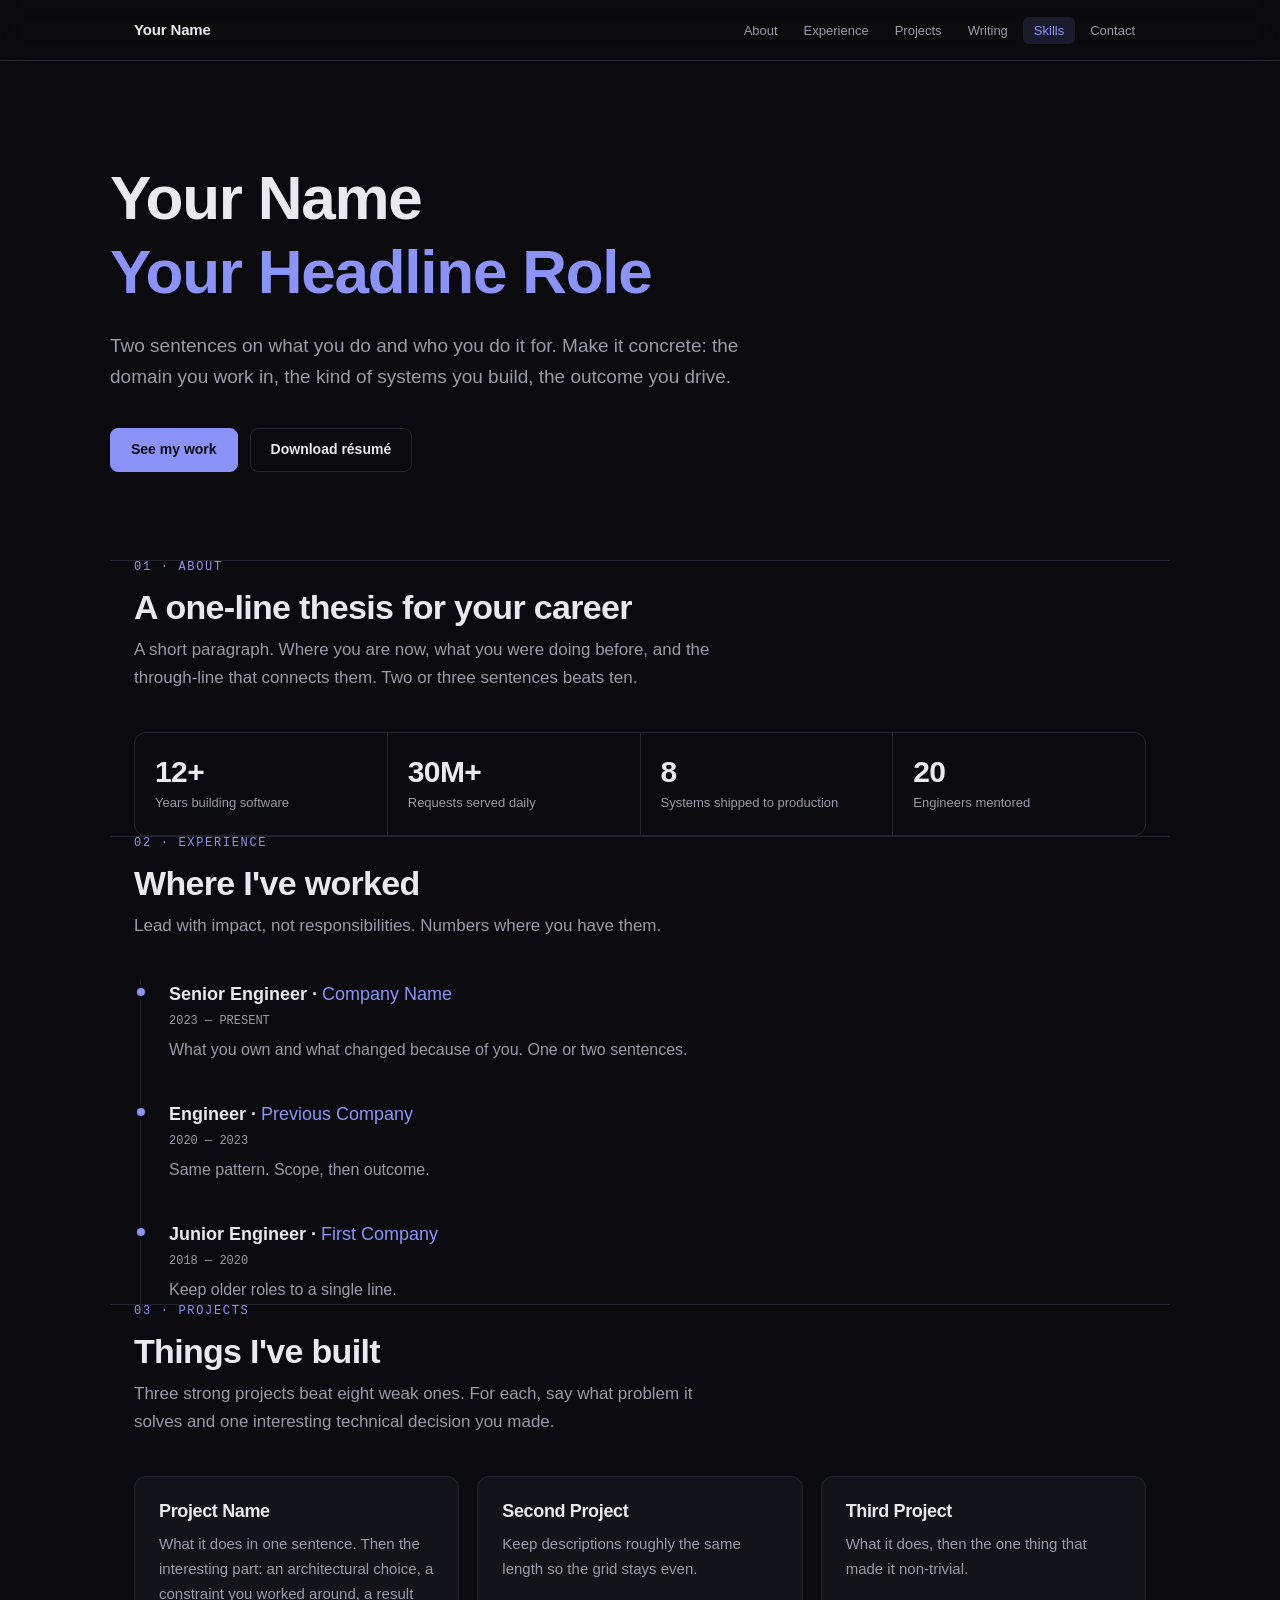
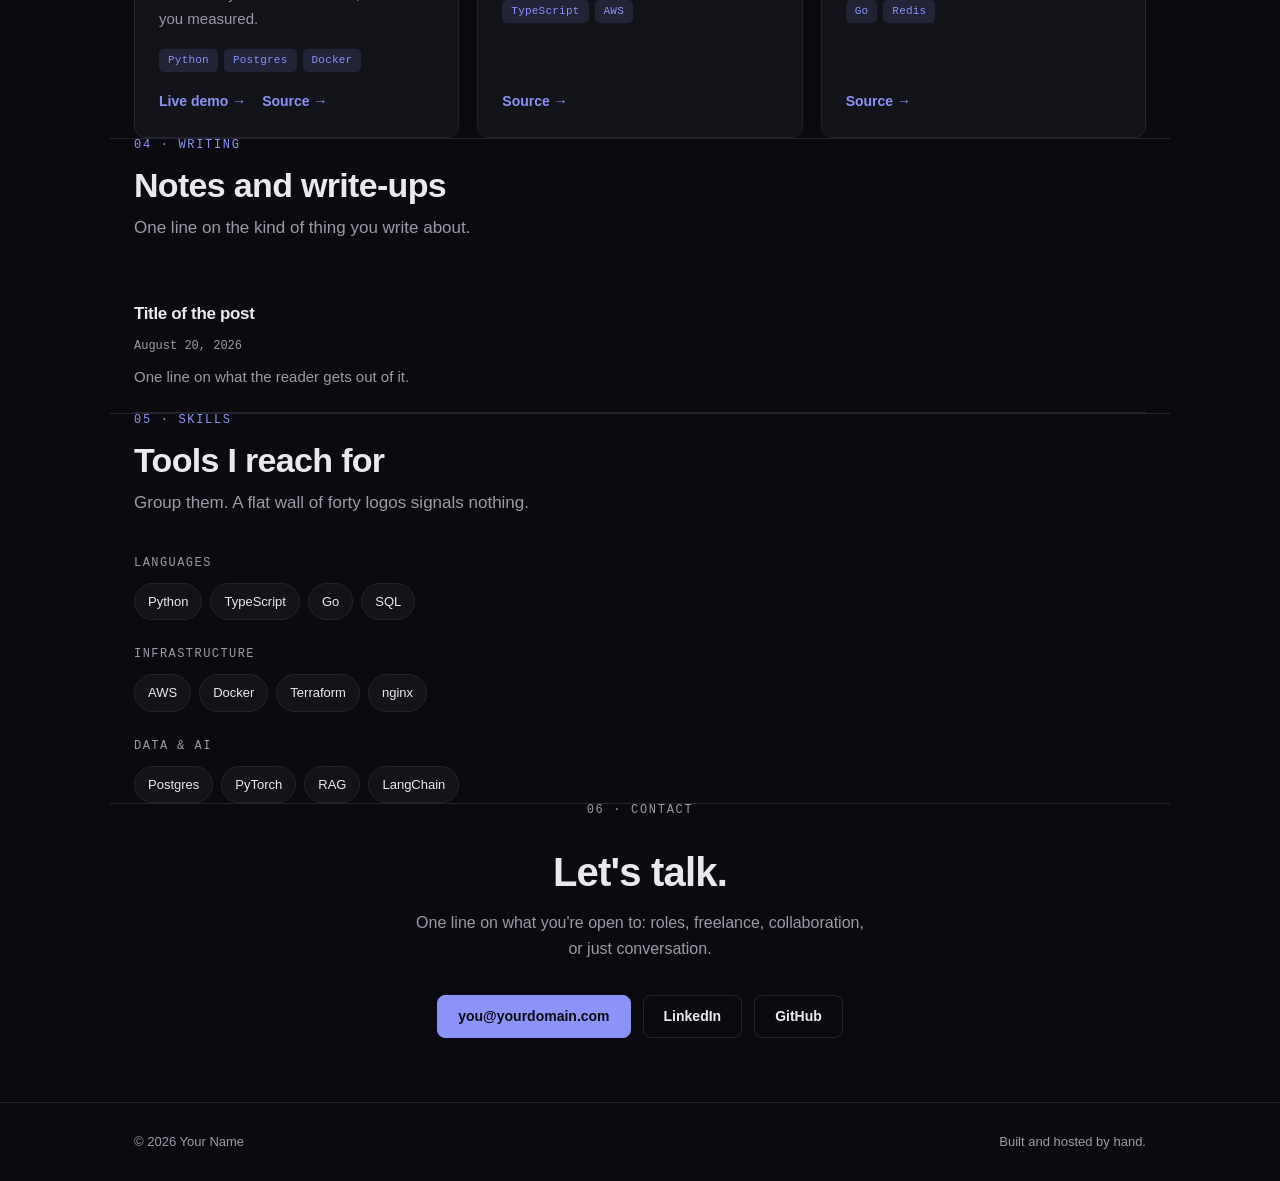
==== index.html @ 77cb0556 "Add files via upload" ====
<!DOCTYPE html>
<html lang="en">
<head>
<meta charset="utf-8">
<meta name="viewport" content="width=device-width, initial-scale=1">

<!-- EDIT: title is what shows in the browser tab and as the search result headline -->
<title>Your Name — Your Headline Role</title>
<meta name="description" content="One sentence on who you are and what you build. This is the snippet search engines show.">
<meta name="author" content="Your Name">
<link rel="canonical" href="https://yourdomain.com/">

<!-- EDIT: controls the preview card when the link is shared -->
<meta property="og:type" content="website">
<meta property="og:title" content="Your Name — Your Headline Role">
<meta property="og:description" content="One sentence on who you are and what you build.">
<meta property="og:url" content="https://yourdomain.com/">
<meta property="og:image" content="https://yourdomain.com/assets/img/og.png">
<meta name="twitter:card" content="summary_large_image">

<link rel="icon" href="/assets/img/favicon.svg" type="image/svg+xml">
<link rel="stylesheet" href="/assets/css/styles.css">
</head>
<body>
<a class="skip" href="#main">Skip to content</a>

<nav class="nav" aria-label="Section navigation">
  <div class="wrap">
    <strong>Your Name</strong>
    <ul>
      <li><a href="#about">About</a></li>
      <li><a href="#experience">Experience</a></li>
      <li><a href="#projects">Projects</a></li>
      <li><a href="#writing">Writing</a></li>
      <li><a href="#skills">Skills</a></li>
      <li><a href="#contact">Contact</a></li>
    </ul>
  </div>
</nav>

<main id="main">

  <!-- ==================== HERO ==================== -->
  <header class="hero wrap">
    <h1>Your Name<br><span>Your Headline Role</span></h1>
    <p>
      Two sentences on what you do and who you do it for. Make it concrete: the
      domain you work in, the kind of systems you build, the outcome you drive.
    </p>
    <div class="cta">
      <a class="btn btn-primary" href="#projects">See my work</a>
      <a class="btn btn-ghost" href="/assets/resume.pdf">Download r&eacute;sum&eacute;</a>
    </div>
  </header>

  <!-- ==================== 01 ABOUT ==================== -->
  <section id="about" class="wrap reveal">
    <p class="eyebrow">01 &middot; About</p>
    <h2 class="h2">A one-line thesis for your career</h2>
    <p class="lede">
      A short paragraph. Where you are now, what you were doing before, and the
      through-line that connects them. Two or three sentences beats ten.
    </p>

    <dl class="stats">
      <div><dt>12+</dt><dd>Years building software</dd></div>
      <div><dt>30M+</dt><dd>Requests served daily</dd></div>
      <div><dt>8</dt><dd>Systems shipped to production</dd></div>
      <div><dt>20</dt><dd>Engineers mentored</dd></div>
    </dl>
  </section>

  <!-- ==================== 02 EXPERIENCE ==================== -->
  <section id="experience" class="wrap reveal">
    <p class="eyebrow">02 &middot; Experience</p>
    <h2 class="h2">Where I've worked</h2>
    <p class="lede">Lead with impact, not responsibilities. Numbers where you have them.</p>

    <ol class="timeline">
      <li>
        <p class="role">Senior Engineer &middot; <span class="org">Company Name</span></p>
        <p class="when">2023 &mdash; PRESENT</p>
        <p>What you own and what changed because of you. One or two sentences.</p>
      </li>
      <li>
        <p class="role">Engineer &middot; <span class="org">Previous Company</span></p>
        <p class="when">2020 &mdash; 2023</p>
        <p>Same pattern. Scope, then outcome.</p>
      </li>
      <li>
        <p class="role">Junior Engineer &middot; <span class="org">First Company</span></p>
        <p class="when">2018 &mdash; 2020</p>
        <p>Keep older roles to a single line.</p>
      </li>
    </ol>
  </section>

  <!-- ==================== 03 PROJECTS ==================== -->
  <section id="projects" class="wrap reveal">
    <p class="eyebrow">03 &middot; Projects</p>
    <h2 class="h2">Things I've built</h2>
    <p class="lede">
      Three strong projects beat eight weak ones. For each, say what problem it
      solves and one interesting technical decision you made.
    </p>

    <div class="cards">
      <!-- Duplicate one <article class="card"> block per project -->
      <article class="card">
        <h3>Project Name</h3>
        <p>
          What it does in one sentence. Then the interesting part: an architectural
          choice, a constraint you worked around, a result you measured.
        </p>
        <div class="tags">
          <span class="tag">Python</span>
          <span class="tag">Postgres</span>
          <span class="tag">Docker</span>
        </div>
        <div class="links">
          <a href="https://example.com">Live demo</a>
          <a href="https://github.com/you/repo">Source</a>
        </div>
      </article>

      <article class="card">
        <h3>Second Project</h3>
        <p>Keep descriptions roughly the same length so the grid stays even.</p>
        <div class="tags">
          <span class="tag">TypeScript</span>
          <span class="tag">AWS</span>
        </div>
        <div class="links">
          <a href="https://github.com/you/repo">Source</a>
        </div>
      </article>

      <article class="card">
        <h3>Third Project</h3>
        <p>What it does, then the one thing that made it non-trivial.</p>
        <div class="tags">
          <span class="tag">Go</span>
          <span class="tag">Redis</span>
        </div>
        <div class="links">
          <a href="https://github.com/you/repo">Source</a>
        </div>
      </article>
    </div>
  </section>

  <!-- ==================== 04 WRITING ==================== -->
  <!-- Delete this whole section if you don't write. An empty blog reads worse than no blog. -->
  <section id="writing" class="wrap reveal">
    <p class="eyebrow">04 &middot; Writing</p>
    <h2 class="h2">Notes and write-ups</h2>
    <p class="lede">One line on the kind of thing you write about.</p>

    <ul class="posts">
      <!-- One <li> per post. Copy posts/first-post.html as the template for
           each new article, then add a matching entry here. -->
      <li>
        <a href="/posts/first-post.html">
          <h3>Title of the post</h3>
          <time datetime="2026-08-20">August 20, 2026</time>
          <p>One line on what the reader gets out of it.</p>
        </a>
      </li>
    </ul>
  </section>

  <!-- ==================== 05 SKILLS ==================== -->
  <section id="skills" class="wrap reveal">
    <p class="eyebrow">05 &middot; Skills</p>
    <h2 class="h2">Tools I reach for</h2>
    <p class="lede">Group them. A flat wall of forty logos signals nothing.</p>

    <div class="group">
      <h3>Languages</h3>
      <ul class="chips">
        <li class="chip">Python</li>
        <li class="chip">TypeScript</li>
        <li class="chip">Go</li>
        <li class="chip">SQL</li>
      </ul>
    </div>

    <div class="group">
      <h3>Infrastructure</h3>
      <ul class="chips">
        <li class="chip">AWS</li>
        <li class="chip">Docker</li>
        <li class="chip">Terraform</li>
        <li class="chip">nginx</li>
      </ul>
    </div>

    <div class="group">
      <h3>Data &amp; AI</h3>
      <ul class="chips">
        <li class="chip">Postgres</li>
        <li class="chip">PyTorch</li>
        <li class="chip">RAG</li>
        <li class="chip">LangChain</li>
      </ul>
    </div>
  </section>

  <!-- ==================== 06 CONTACT ==================== -->
  <section id="contact" class="wrap contact reveal">
    <p class="eyebrow">06 &middot; Contact</p>
    <h2>Let's talk.</h2>
    <p>One line on what you're open to: roles, freelance, collaboration, or just conversation.</p>
    <div class="cta cta-center">
      <a class="btn btn-primary" href="mailto:you@yourdomain.com">you@yourdomain.com</a>
      <a class="btn btn-ghost" href="https://linkedin.com/in/you" rel="me noopener" target="_blank">LinkedIn</a>
      <a class="btn btn-ghost" href="https://github.com/you" rel="me noopener" target="_blank">GitHub</a>
    </div>
  </section>

</main>

<footer>
  <div class="wrap">
    <span>&copy; <span id="yr">2026</span> Your Name</span>
    <span>Built and hosted by hand.</span>
  </div>
</footer>

<script src="/assets/js/main.js" defer></script>
</body>
</html>
---- assets/css/styles.css ----
/* ==========================================================================
   Portfolio stylesheet
   Single dark theme. Edit the custom properties below to restyle the whole
   site: colours, max content width, and type stack all live in one place.
   ========================================================================== */

:root {
  --bg: #0b0b0f;
  --elev: #13131a;
  --line: #242430;
  --line-hover: #3a3a4d;
  --text: #e9e9ef;
  --muted: #9a9aa8;
  --accent: #8b93f8;
  --accent-bright: #a3a9fa;
  --accent-soft: rgba(139, 147, 248, .12);

  --max: 1060px;
  --gutter: 24px;
  --nav-h: 60px;

  --sans: ui-sans-serif, -apple-system, BlinkMacSystemFont, "Segoe UI", Roboto,
          Helvetica, Arial, sans-serif;
  --mono: ui-monospace, SFMono-Regular, "SF Mono", Menlo, Consolas, monospace;
}

/* --------------------------------------------------------------- reset --- */

*, *::before, *::after { box-sizing: border-box; }

html {
  scroll-behavior: smooth;
  -webkit-text-size-adjust: 100%;
}

body {
  margin: 0;
  background: var(--bg);
  color: var(--text);
  font: 400 16px/1.65 var(--sans);
  -webkit-font-smoothing: antialiased;
  text-rendering: optimizeLegibility;
}

h1, h2, h3 { margin: 0; line-height: 1.2; letter-spacing: -.02em; }
p { margin: 0; }
a { color: inherit; }
ul, ol { margin: 0; padding: 0; list-style: none; }
dl, dd { margin: 0; }
img { max-width: 100%; height: auto; display: block; }

/* ----------------------------------------------------------- utilities --- */

.wrap {
  max-width: var(--max);
  margin: 0 auto;
  padding: 0 var(--gutter);
}

/* Keyboard-only shortcut past the nav. Visible on focus. */
.skip {
  position: absolute;
  left: -9999px;
  top: 0;
  z-index: 100;
  padding: 12px 18px;
  background: var(--accent);
  color: #0b0b0f;
  font-weight: 600;
  text-decoration: none;
  border-radius: 0 0 6px 0;
}
.skip:focus { left: 8px; top: 8px; }

:focus-visible {
  outline: 2px solid var(--accent);
  outline-offset: 3px;
  border-radius: 3px;
}

/* ----------------------------------------------------------------- nav --- */

.nav {
  position: sticky;
  top: 0;
  z-index: 50;
  background: rgba(11, 11, 15, .82);
  backdrop-filter: blur(12px);
  -webkit-backdrop-filter: blur(12px);
  border-bottom: 1px solid var(--line);
}

.nav .wrap {
  display: flex;
  align-items: center;
  gap: 24px;
  height: var(--nav-h);
}

.nav strong {
  font-size: 15px;
  letter-spacing: -.01em;
  white-space: nowrap;
}

/* Scrolls horizontally on narrow screens instead of collapsing to a menu,
   which keeps every section one tap away with no JS toggle. */
.nav ul {
  display: flex;
  gap: 4px;
  margin-left: auto;
  overflow-x: auto;
  scrollbar-width: none;
}
.nav ul::-webkit-scrollbar { display: none; }

.nav a {
  display: block;
  padding: 7px 11px;
  border-radius: 6px;
  color: var(--muted);
  font: 500 13px/1 var(--sans);
  text-decoration: none;
  white-space: nowrap;
  transition: color .15s, background .15s;
}
.nav a:hover { color: var(--text); background: var(--elev); }
.nav a[aria-current="true"] { color: var(--accent); background: var(--accent-soft); }

/* ------------------------------------------------------------ sections --- */

section {
  padding: 88px 0;
  border-top: 1px solid var(--line);
  scroll-margin-top: var(--nav-h);
}

.eyebrow {
  margin-bottom: 14px;
  color: var(--accent);
  font: 500 12px/1 var(--mono);
  letter-spacing: .14em;
  text-transform: uppercase;
}

.h2 {
  margin-bottom: 8px;
  font-size: clamp(24px, 3.4vw, 34px);
}

.lede {
  max-width: 62ch;
  margin: 0 0 40px;
  color: var(--muted);
  font-size: 17px;
}

/* ---------------------------------------------------------------- hero --- */

.hero { padding: 100px 0 88px; }

.hero h1 {
  margin-bottom: 20px;
  font-size: clamp(34px, 6.4vw, 62px);
}
.hero h1 span { color: var(--accent); }

.hero p {
  max-width: 60ch;
  margin-bottom: 36px;
  color: var(--muted);
  font-size: clamp(17px, 2vw, 19px);
}

.cta { display: flex; flex-wrap: wrap; gap: 12px; }
.cta-center { justify-content: center; }

.btn {
  display: inline-block;
  padding: 11px 20px;
  border: 1px solid var(--line);
  border-radius: 8px;
  font: 600 14px/1.4 var(--sans);
  text-decoration: none;
  transition: border-color .15s, background .15s, color .15s;
}
.btn-primary {
  background: var(--accent);
  border-color: var(--accent);
  color: #0b0b0f;
}
.btn-primary:hover { background: var(--accent-bright); border-color: var(--accent-bright); }
.btn-ghost:hover { border-color: var(--accent); background: var(--accent-soft); }

/* ----------------------------------------------------------- stat grid --- */

.stats {
  display: grid;
  grid-template-columns: repeat(auto-fit, minmax(150px, 1fr));
  gap: 1px;
  background: var(--line);   /* shows through the gap as hairline dividers */
  border: 1px solid var(--line);
  border-radius: 12px;
  overflow: hidden;
}
.stats > div { background: var(--bg); padding: 22px 20px; }
.stats dt {
  font: 600 clamp(22px, 3vw, 30px)/1.1 var(--sans);
  letter-spacing: -.02em;
}
.stats dd {
  margin-top: 6px;
  color: var(--muted);
  font-size: 13px;
  line-height: 1.45;
}

/* ------------------------------------------------------------ timeline --- */

.timeline {
  margin-left: 6px;
  border-left: 1px solid var(--line);
}
.timeline li {
  position: relative;
  padding: 0 0 36px 28px;
}
.timeline li:last-child { padding-bottom: 0; }
.timeline li::before {
  content: "";
  position: absolute;
  left: -4.5px;
  top: 8px;
  width: 8px;
  height: 8px;
  border-radius: 50%;
  background: var(--accent);
  box-shadow: 0 0 0 4px var(--bg);   /* masks the line behind the dot */
}
.role { font-size: 18px; font-weight: 600; }
.org { color: var(--accent); font-weight: 500; }
.when {
  margin: 6px 0 10px;
  color: var(--muted);
  font: 500 12px/1 var(--mono);
}
.timeline li > p:last-child { color: var(--muted); }

/* --------------------------------------------------------------- cards --- */

.cards {
  display: grid;
  grid-template-columns: repeat(auto-fit, minmax(310px, 1fr));
  gap: 18px;
}

.card {
  display: flex;
  flex-direction: column;
  padding: 24px;
  background: var(--elev);
  border: 1px solid var(--line);
  border-radius: 12px;
  transition: border-color .15s, transform .15s;
}
.card:hover { border-color: var(--line-hover); transform: translateY(-2px); }
.card h3 { margin-bottom: 10px; font-size: 18px; }
.card > p { margin-bottom: 18px; color: var(--muted); font-size: 15px; }

.tags { display: flex; flex-wrap: wrap; gap: 6px; margin-bottom: 18px; }
.tag {
  padding: 6px 9px;
  border-radius: 5px;
  background: var(--accent-soft);
  color: var(--accent);
  font: 500 11px/1 var(--mono);
  letter-spacing: .02em;
}

.links {
  display: flex;
  gap: 16px;
  margin-top: auto;         /* pins links to the card bottom, so uneven
                               description lengths still line up */
  font-size: 14px;
  font-weight: 600;
}
.links a { color: var(--accent); text-decoration: none; }
.links a::after { content: " \2192"; }
.links a:hover { text-decoration: underline; }

/* --------------------------------------------------------------- posts --- */

.posts li { border-bottom: 1px solid var(--line); }
.posts a {
  display: block;
  padding: 22px 0;
  text-decoration: none;
  transition: padding-left .15s;
}
.posts a:hover { padding-left: 8px; }
.posts h3 {
  margin-bottom: 6px;
  font-size: 17px;
  font-weight: 600;
  transition: color .15s;
}
.posts a:hover h3 { color: var(--accent); }
.posts time { color: var(--muted); font: 500 12px/1 var(--mono); }
.posts p {
  max-width: 70ch;
  margin-top: 8px;
  color: var(--muted);
  font-size: 15px;
}

/* --------------------------------------------------------------- chips --- */

.group { margin-bottom: 28px; }
.group:last-child { margin-bottom: 0; }
.group h3 {
  margin-bottom: 14px;
  color: var(--muted);
  font: 500 12px/1 var(--mono);
  letter-spacing: .12em;
  text-transform: uppercase;
}
.chips { display: flex; flex-wrap: wrap; gap: 8px; }
.chip {
  padding: 7px 13px;
  border: 1px solid var(--line);
  border-radius: 20px;
  background: var(--elev);
  font-size: 13px;
}

/* ------------------------------------------------------------- contact --- */

.contact { text-align: center; padding-bottom: 64px; }
.contact h2 { margin-bottom: 14px; font-size: clamp(26px, 4vw, 40px); }
.contact > p { max-width: 52ch; margin: 0 auto 32px; color: var(--muted); }

footer {
  padding: 28px 0;
  border-top: 1px solid var(--line);
  color: var(--muted);
  font-size: 13px;
}
footer .wrap {
  display: flex;
  flex-wrap: wrap;
  gap: 12px;
  justify-content: space-between;
}

/* ------------------------------------------------------ scroll reveal --- */
/* JS adds .in when the element scrolls into view. Without JS the element
   still needs to be visible, which main.js handles by bailing out early. */

.reveal {
  opacity: 0;
  transform: translateY(14px);
  transition: opacity .5s ease, transform .5s ease;
}
.reveal.in { opacity: 1; transform: none; }

/* ------------------------------------------------- reduced motion / print */

@media (prefers-reduced-motion: reduce) {
  html { scroll-behavior: auto; }
  .reveal { opacity: 1; transform: none; transition: none; }
  .card, .posts a, .nav a, .btn { transition: none; }
  .card:hover { transform: none; }
  .posts a:hover { padding-left: 0; }
}

@media print {
  .nav, .skip, .cta { display: none; }
  body { background: #fff; color: #000; }
  section { border-color: #ccc; padding: 24px 0; }
  .reveal { opacity: 1; transform: none; }
  a { text-decoration: underline; }
}
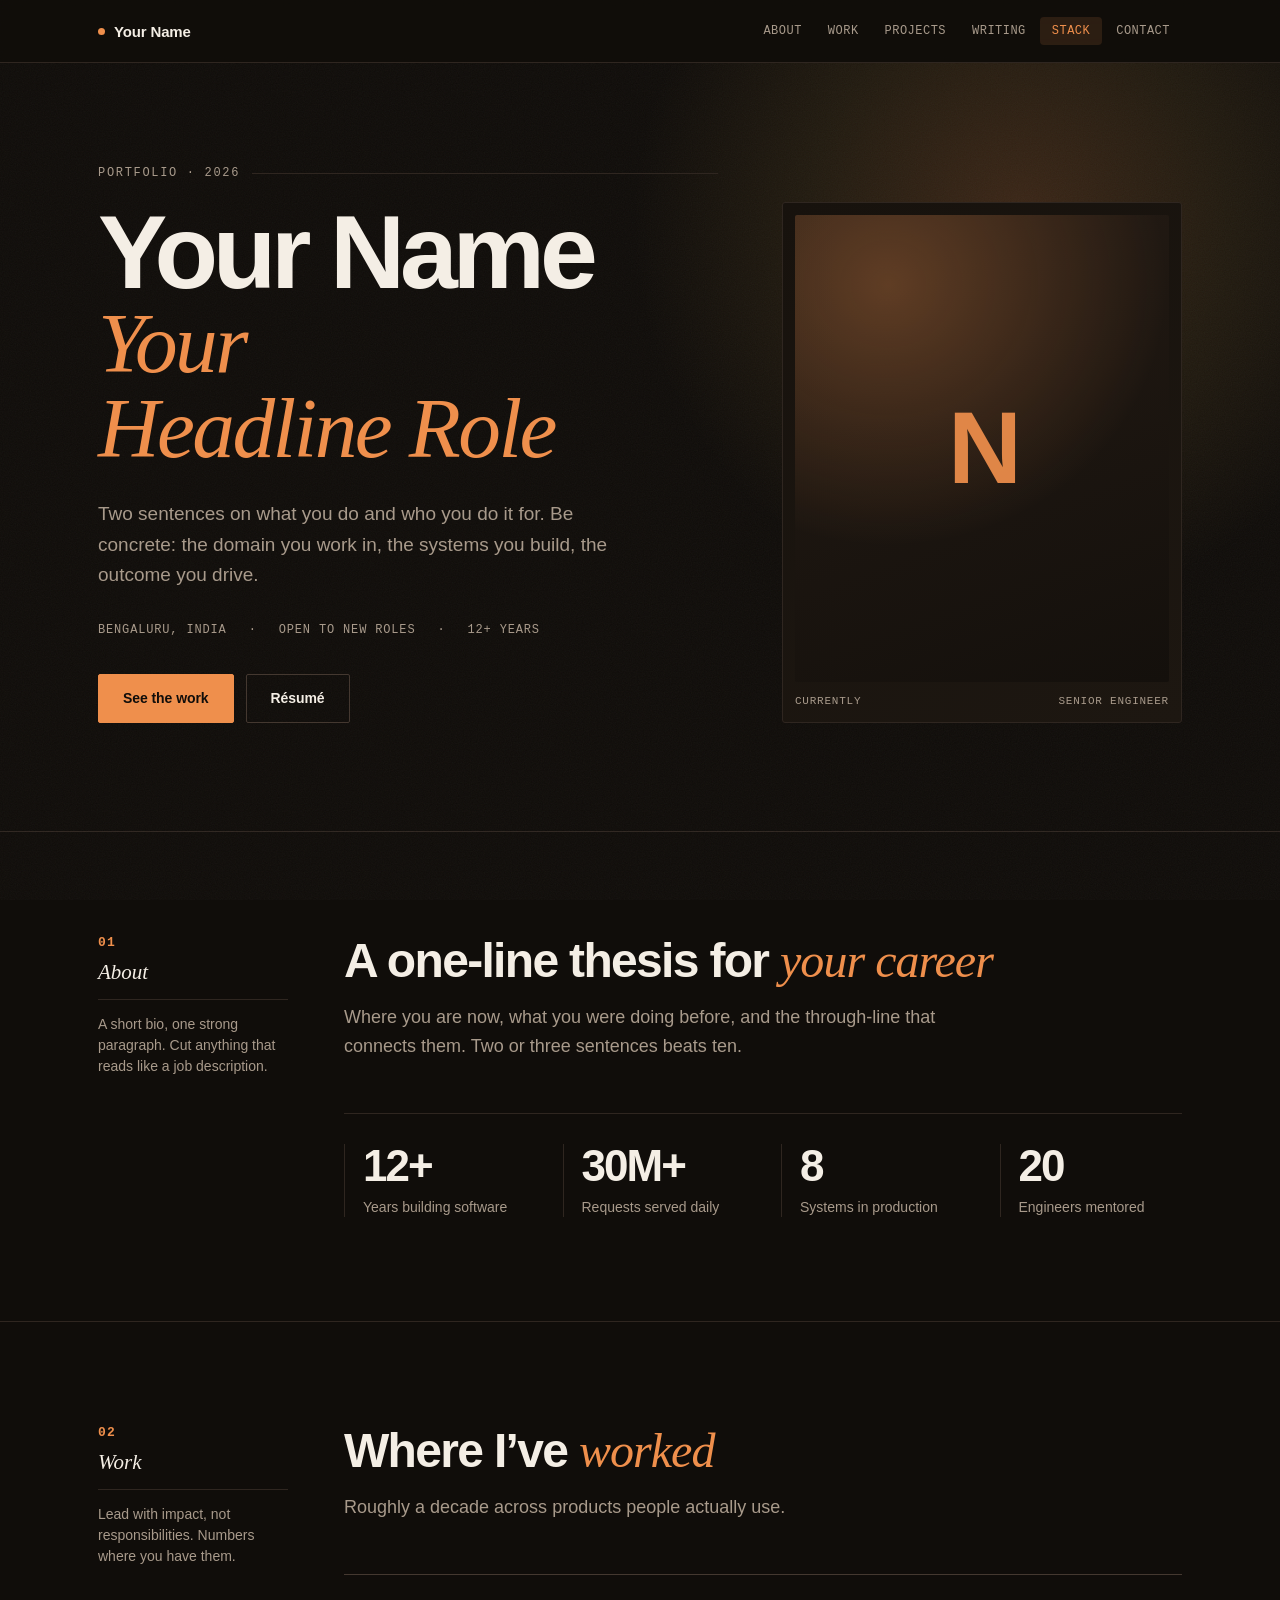
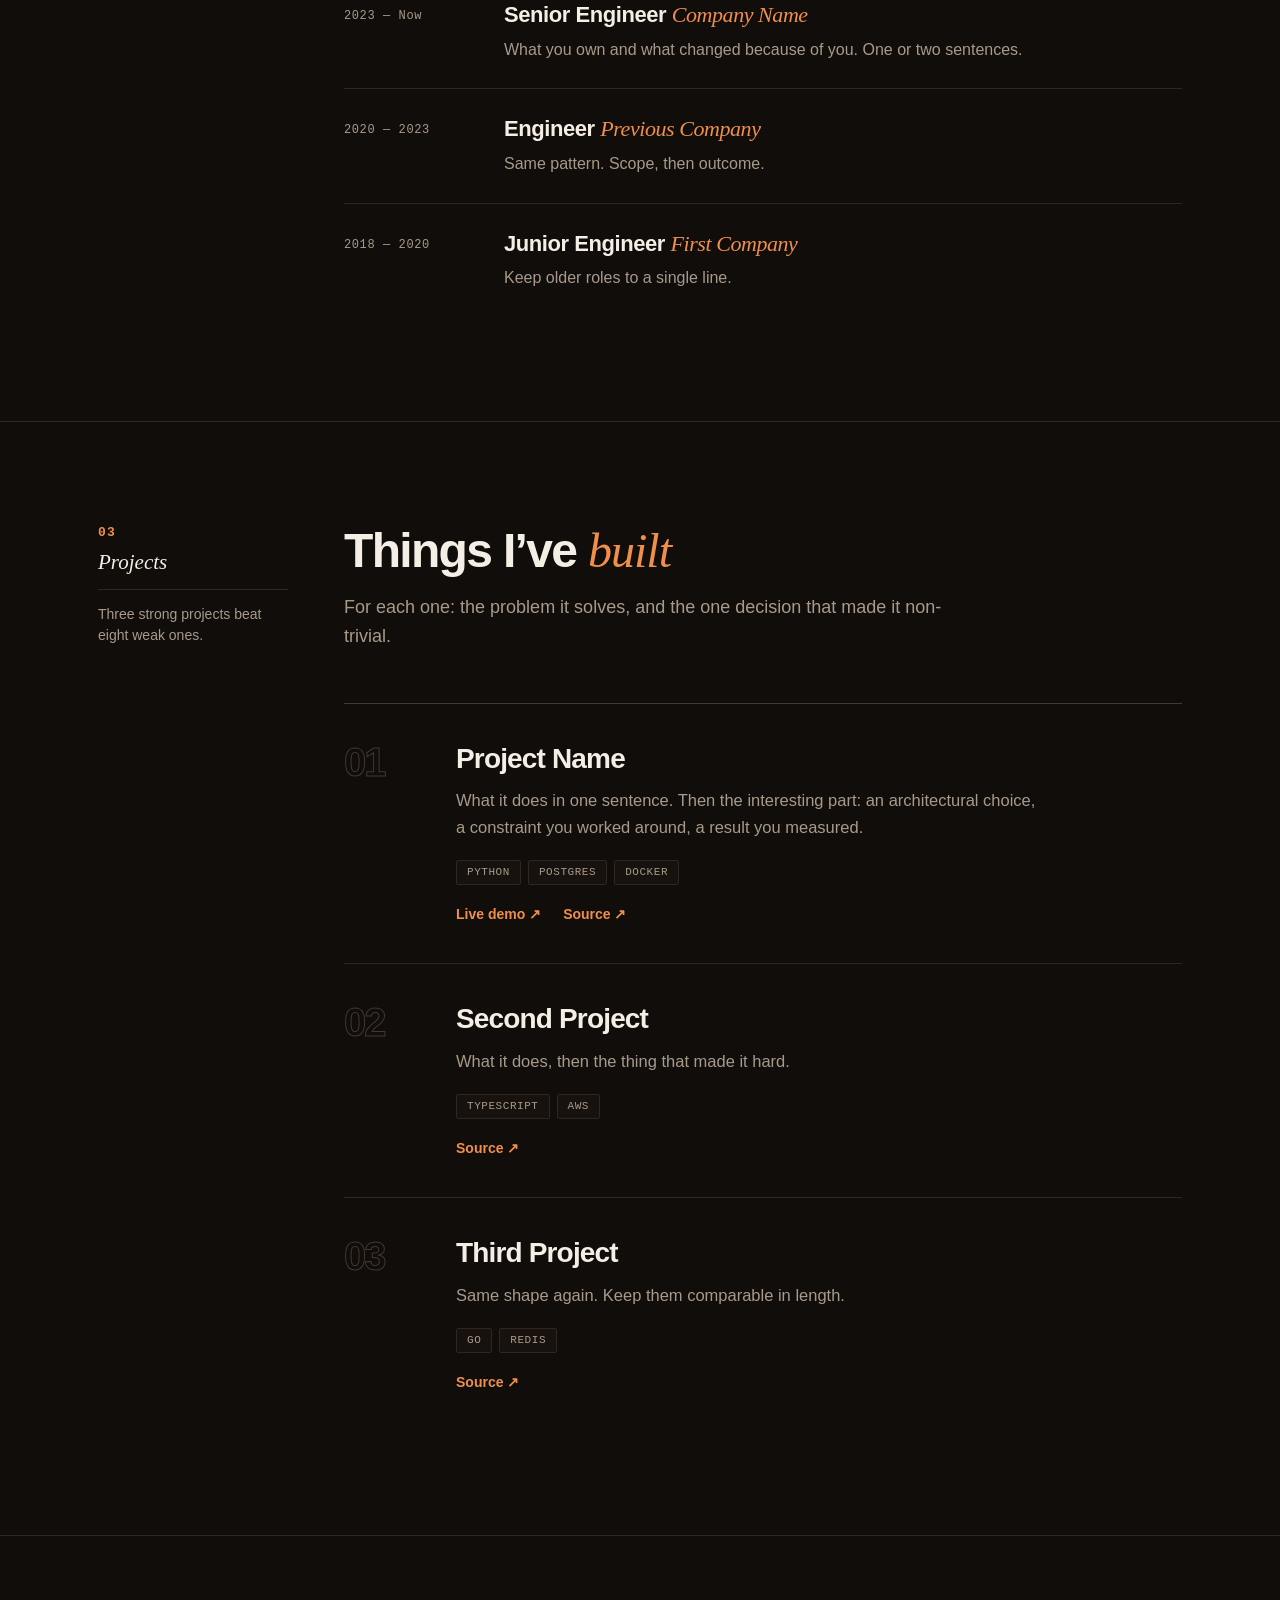
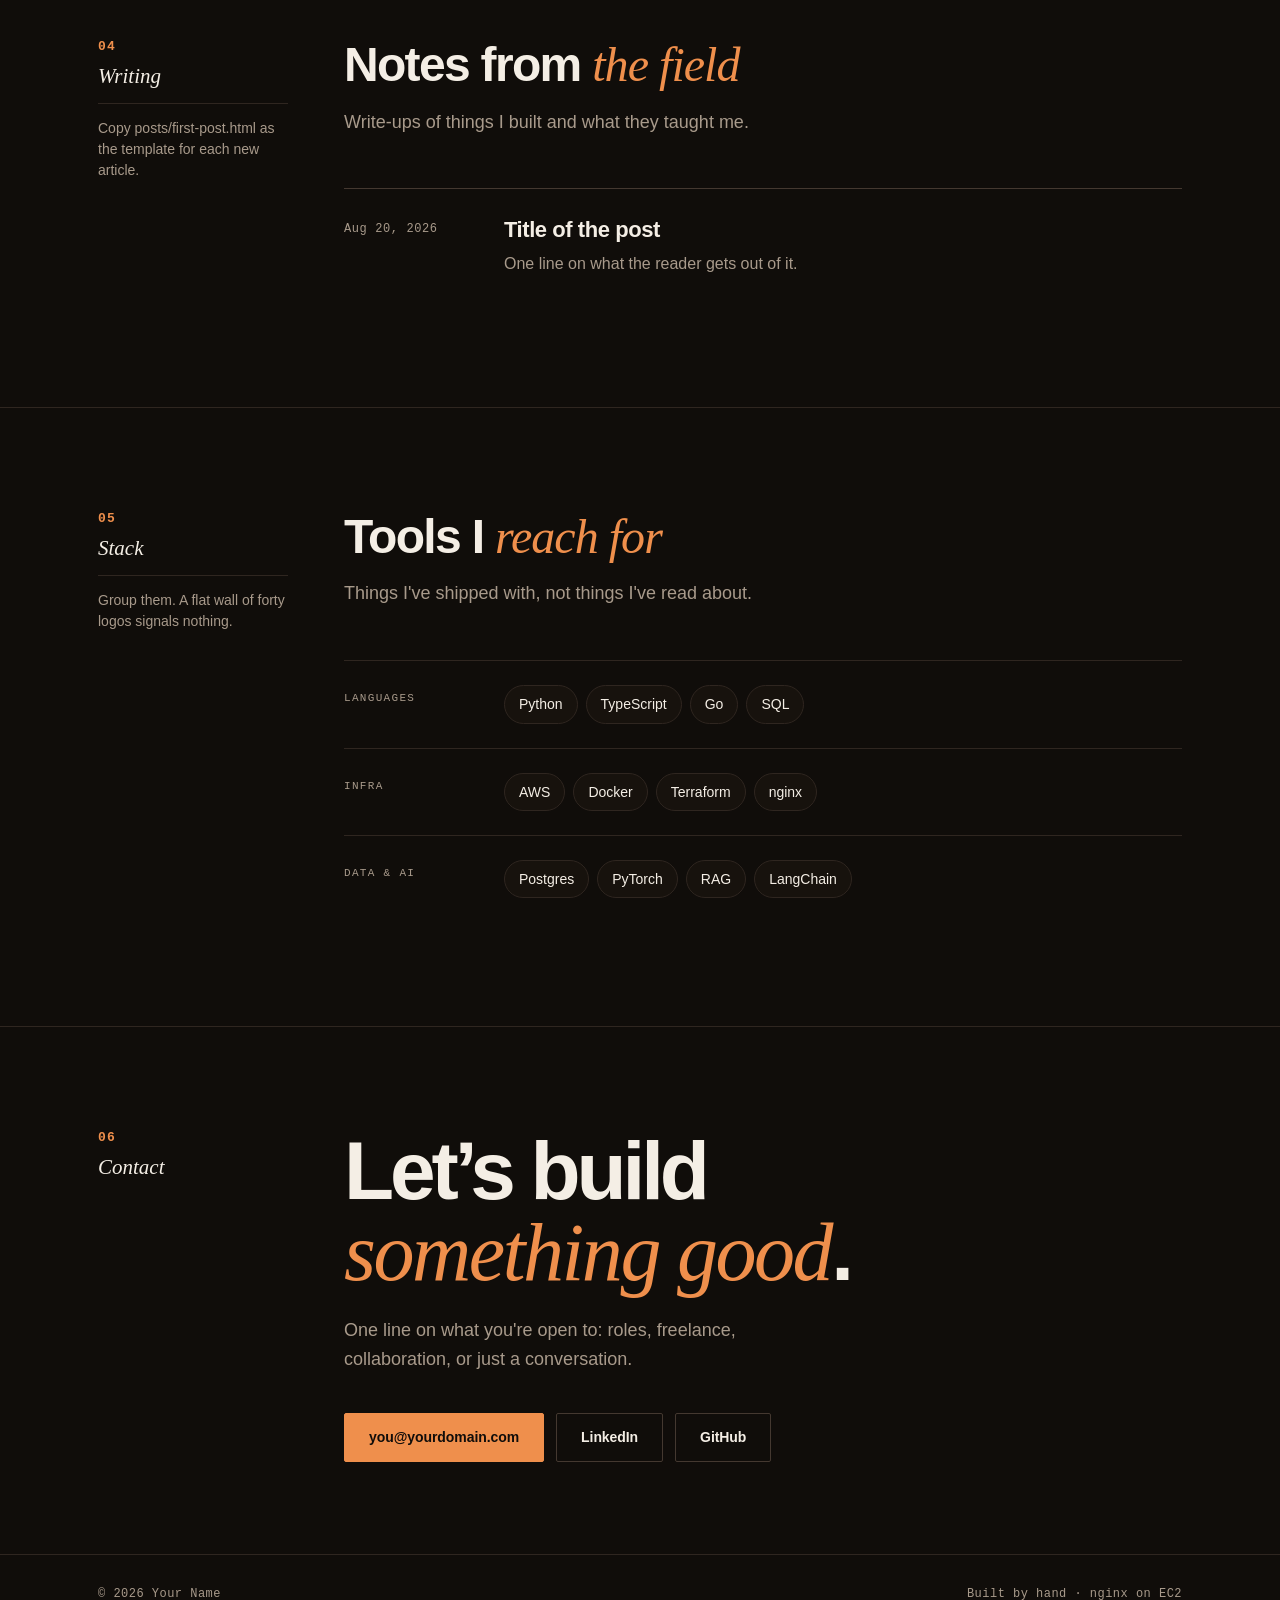
==== commit ccc02547: "Add files via upload" ====
--- a/index.html
+++ b/index.html
@@ -4,13 +4,14 @@
 <meta charset="utf-8">
 <meta name="viewport" content="width=device-width, initial-scale=1">
 
-<!-- EDIT: title is what shows in the browser tab and as the search result headline -->
+<!-- EDIT: shows in the browser tab and as the search result headline -->
 <title>Your Name — Your Headline Role</title>
 <meta name="description" content="One sentence on who you are and what you build. This is the snippet search engines show.">
 <meta name="author" content="Your Name">
+<meta name="theme-color" content="#100d0a">
 <link rel="canonical" href="https://yourdomain.com/">
 
-<!-- EDIT: controls the preview card when the link is shared -->
+<!-- EDIT: preview card when the link is shared -->
 <meta property="og:type" content="website">
 <meta property="og:title" content="Your Name — Your Headline Role">
 <meta property="og:description" content="One sentence on who you are and what you build.">
@@ -26,13 +27,16 @@
 
 <nav class="nav" aria-label="Section navigation">
   <div class="wrap">
-    <strong>Your Name</strong>
+    <a class="nav-name" href="#main">
+      <span class="dot" aria-hidden="true"></span>
+      Your Name
+    </a>
     <ul>
       <li><a href="#about">About</a></li>
-      <li><a href="#experience">Experience</a></li>
+      <li><a href="#experience">Work</a></li>
       <li><a href="#projects">Projects</a></li>
       <li><a href="#writing">Writing</a></li>
-      <li><a href="#skills">Skills</a></li>
+      <li><a href="#skills">Stack</a></li>
       <li><a href="#contact">Contact</a></li>
     </ul>
   </div>
@@ -41,180 +45,286 @@
 <main id="main">
 
   <!-- ==================== HERO ==================== -->
-  <header class="hero wrap">
-    <h1>Your Name<br><span>Your Headline Role</span></h1>
-    <p>
-      Two sentences on what you do and who you do it for. Make it concrete: the
-      domain you work in, the kind of systems you build, the outcome you drive.
-    </p>
-    <div class="cta">
-      <a class="btn btn-primary" href="#projects">See my work</a>
-      <a class="btn btn-ghost" href="/assets/resume.pdf">Download r&eacute;sum&eacute;</a>
+  <header class="hero">
+    <div class="wrap">
+      <div class="hero-grid">
+
+        <div>
+          <p class="hero-eyebrow">Portfolio &middot; 2026</p>
+
+          <h1>
+            Your Name
+            <span class="alt">Your Headline Role</span>
+          </h1>
+
+          <p class="hero-lede">
+            Two sentences on what you do and who you do it for. Be concrete:
+            the domain you work in, the systems you build, the outcome you drive.
+          </p>
+
+          <p class="hero-meta">
+            <span>Bengaluru, India</span>
+            <span>&middot;</span>
+            <span>Open to new roles</span>
+            <span>&middot;</span>
+            <span>12+ years</span>
+          </p>
+
+          <div class="cta">
+            <a class="btn btn-primary" href="#projects">See the work</a>
+            <a class="btn btn-ghost" href="/assets/resume.pdf">R&eacute;sum&eacute;</a>
+          </div>
+        </div>
+
+        <!-- Swap the fallback div for a photo when you have one:
+             <img src="/assets/img/portrait.jpg" alt="Portrait of Your Name"> -->
+        <figure class="portrait">
+          <div class="portrait-fallback" aria-hidden="true"><span>N</span></div>
+          <figcaption>
+            <span>Currently</span>
+            <span>Senior Engineer</span>
+          </figcaption>
+        </figure>
+
+      </div>
     </div>
   </header>
 
   <!-- ==================== 01 ABOUT ==================== -->
-  <section id="about" class="wrap reveal">
-    <p class="eyebrow">01 &middot; About</p>
-    <h2 class="h2">A one-line thesis for your career</h2>
-    <p class="lede">
-      A short paragraph. Where you are now, what you were doing before, and the
-      through-line that connects them. Two or three sentences beats ten.
-    </p>
-
-    <dl class="stats">
-      <div><dt>12+</dt><dd>Years building software</dd></div>
-      <div><dt>30M+</dt><dd>Requests served daily</dd></div>
-      <div><dt>8</dt><dd>Systems shipped to production</dd></div>
-      <div><dt>20</dt><dd>Engineers mentored</dd></div>
-    </dl>
+  <section id="about">
+    <div class="wrap layout reveal">
+      <div class="rail">
+        <span class="rail-num">01</span>
+        <span class="rail-label">About</span>
+        <p class="rail-note">A short bio, one strong paragraph. Cut anything that reads like a job description.</p>
+      </div>
+
+      <div>
+        <h2 class="h2">A one-line thesis for <em>your career</em></h2>
+        <p class="lede">
+          Where you are now, what you were doing before, and the through-line
+          that connects them. Two or three sentences beats ten.
+        </p>
+
+        <dl class="figures">
+          <div><dt>12+</dt><dd>Years building software</dd></div>
+          <div><dt>30M+</dt><dd>Requests served daily</dd></div>
+          <div><dt>8</dt><dd>Systems in production</dd></div>
+          <div><dt>20</dt><dd>Engineers mentored</dd></div>
+        </dl>
+      </div>
+    </div>
   </section>
 
   <!-- ==================== 02 EXPERIENCE ==================== -->
-  <section id="experience" class="wrap reveal">
-    <p class="eyebrow">02 &middot; Experience</p>
-    <h2 class="h2">Where I've worked</h2>
-    <p class="lede">Lead with impact, not responsibilities. Numbers where you have them.</p>
-
-    <ol class="timeline">
-      <li>
-        <p class="role">Senior Engineer &middot; <span class="org">Company Name</span></p>
-        <p class="when">2023 &mdash; PRESENT</p>
-        <p>What you own and what changed because of you. One or two sentences.</p>
-      </li>
-      <li>
-        <p class="role">Engineer &middot; <span class="org">Previous Company</span></p>
-        <p class="when">2020 &mdash; 2023</p>
-        <p>Same pattern. Scope, then outcome.</p>
-      </li>
-      <li>
-        <p class="role">Junior Engineer &middot; <span class="org">First Company</span></p>
-        <p class="when">2018 &mdash; 2020</p>
-        <p>Keep older roles to a single line.</p>
-      </li>
-    </ol>
+  <section id="experience">
+    <div class="wrap layout reveal">
+      <div class="rail">
+        <span class="rail-num">02</span>
+        <span class="rail-label">Work</span>
+        <p class="rail-note">Lead with impact, not responsibilities. Numbers where you have them.</p>
+      </div>
+
+      <div>
+        <h2 class="h2">Where I&rsquo;ve <em>worked</em></h2>
+        <p class="lede">Roughly a decade across products people actually use.</p>
+
+        <!-- Duplicate one <li> per role, newest first. -->
+        <ol class="roles">
+          <li>
+            <p class="roles-when">2023 &mdash; Now</p>
+            <div>
+              <p class="roles-title">Senior Engineer <span>Company Name</span></p>
+              <p class="roles-desc">What you own and what changed because of you. One or two sentences.</p>
+            </div>
+          </li>
+          <li>
+            <p class="roles-when">2020 &mdash; 2023</p>
+            <div>
+              <p class="roles-title">Engineer <span>Previous Company</span></p>
+              <p class="roles-desc">Same pattern. Scope, then outcome.</p>
+            </div>
+          </li>
+          <li>
+            <p class="roles-when">2018 &mdash; 2020</p>
+            <div>
+              <p class="roles-title">Junior Engineer <span>First Company</span></p>
+              <p class="roles-desc">Keep older roles to a single line.</p>
+            </div>
+          </li>
+        </ol>
+      </div>
+    </div>
   </section>
 
   <!-- ==================== 03 PROJECTS ==================== -->
-  <section id="projects" class="wrap reveal">
-    <p class="eyebrow">03 &middot; Projects</p>
-    <h2 class="h2">Things I've built</h2>
-    <p class="lede">
-      Three strong projects beat eight weak ones. For each, say what problem it
-      solves and one interesting technical decision you made.
-    </p>
-
-    <div class="cards">
-      <!-- Duplicate one <article class="card"> block per project -->
-      <article class="card">
-        <h3>Project Name</h3>
-        <p>
-          What it does in one sentence. Then the interesting part: an architectural
-          choice, a constraint you worked around, a result you measured.
+  <section id="projects">
+    <div class="wrap layout reveal">
+      <div class="rail">
+        <span class="rail-num">03</span>
+        <span class="rail-label">Projects</span>
+        <p class="rail-note">Three strong projects beat eight weak ones.</p>
+      </div>
+
+      <div>
+        <h2 class="h2">Things I&rsquo;ve <em>built</em></h2>
+        <p class="lede">
+          For each one: the problem it solves, and the one decision that made it
+          non-trivial.
         </p>
-        <div class="tags">
-          <span class="tag">Python</span>
-          <span class="tag">Postgres</span>
-          <span class="tag">Docker</span>
-        </div>
-        <div class="links">
-          <a href="https://example.com">Live demo</a>
-          <a href="https://github.com/you/repo">Source</a>
-        </div>
-      </article>
-
-      <article class="card">
-        <h3>Second Project</h3>
-        <p>Keep descriptions roughly the same length so the grid stays even.</p>
-        <div class="tags">
-          <span class="tag">TypeScript</span>
-          <span class="tag">AWS</span>
-        </div>
-        <div class="links">
-          <a href="https://github.com/you/repo">Source</a>
-        </div>
-      </article>
-
-      <article class="card">
-        <h3>Third Project</h3>
-        <p>What it does, then the one thing that made it non-trivial.</p>
-        <div class="tags">
-          <span class="tag">Go</span>
-          <span class="tag">Redis</span>
-        </div>
-        <div class="links">
-          <a href="https://github.com/you/repo">Source</a>
-        </div>
-      </article>
-    </div>
-  </section>
-
-  <!-- ==================== 04 WRITING ==================== -->
-  <!-- Delete this whole section if you don't write. An empty blog reads worse than no blog. -->
-  <section id="writing" class="wrap reveal">
-    <p class="eyebrow">04 &middot; Writing</p>
-    <h2 class="h2">Notes and write-ups</h2>
-    <p class="lede">One line on the kind of thing you write about.</p>
-
-    <ul class="posts">
-      <!-- One <li> per post. Copy posts/first-post.html as the template for
-           each new article, then add a matching entry here. -->
-      <li>
-        <a href="/posts/first-post.html">
-          <h3>Title of the post</h3>
-          <time datetime="2026-08-20">August 20, 2026</time>
-          <p>One line on what the reader gets out of it.</p>
-        </a>
-      </li>
-    </ul>
+
+        <!-- Duplicate one <li class="work-item"> per project. Renumber work-idx. -->
+        <ol class="work">
+          <li class="work-item">
+            <p class="work-idx" aria-hidden="true">01</p>
+            <div class="work-body">
+              <h3>Project Name</h3>
+              <p>
+                What it does in one sentence. Then the interesting part: an
+                architectural choice, a constraint you worked around, a result
+                you measured.
+              </p>
+              <ul class="tags">
+                <li class="tag">Python</li>
+                <li class="tag">Postgres</li>
+                <li class="tag">Docker</li>
+              </ul>
+              <div class="links">
+                <a href="https://example.com">Live demo</a>
+                <a href="https://github.com/you/repo">Source</a>
+              </div>
+            </div>
+          </li>
+
+          <li class="work-item">
+            <p class="work-idx" aria-hidden="true">02</p>
+            <div class="work-body">
+              <h3>Second Project</h3>
+              <p>What it does, then the thing that made it hard.</p>
+              <ul class="tags">
+                <li class="tag">TypeScript</li>
+                <li class="tag">AWS</li>
+              </ul>
+              <div class="links">
+                <a href="https://github.com/you/repo">Source</a>
+              </div>
+            </div>
+          </li>
+
+          <li class="work-item">
+            <p class="work-idx" aria-hidden="true">03</p>
+            <div class="work-body">
+              <h3>Third Project</h3>
+              <p>Same shape again. Keep them comparable in length.</p>
+              <ul class="tags">
+                <li class="tag">Go</li>
+                <li class="tag">Redis</li>
+              </ul>
+              <div class="links">
+                <a href="https://github.com/you/repo">Source</a>
+              </div>
+            </div>
+          </li>
+        </ol>
+      </div>
+    </div>
+  </section>
+
+  <!-- ==================== 04 WRITING ====================
+       Delete this whole section if you don't write. -->
+  <section id="writing">
+    <div class="wrap layout reveal">
+      <div class="rail">
+        <span class="rail-num">04</span>
+        <span class="rail-label">Writing</span>
+        <p class="rail-note">Copy posts/first-post.html as the template for each new article.</p>
+      </div>
+
+      <div>
+        <h2 class="h2">Notes from <em>the field</em></h2>
+        <p class="lede">Write-ups of things I built and what they taught me.</p>
+
+        <ul class="posts">
+          <li>
+            <a href="/posts/first-post.html">
+              <time datetime="2026-08-20">Aug 20, 2026</time>
+              <div>
+                <h3>Title of the post</h3>
+                <p>One line on what the reader gets out of it.</p>
+              </div>
+            </a>
+          </li>
+        </ul>
+      </div>
+    </div>
   </section>
 
   <!-- ==================== 05 SKILLS ==================== -->
-  <section id="skills" class="wrap reveal">
-    <p class="eyebrow">05 &middot; Skills</p>
-    <h2 class="h2">Tools I reach for</h2>
-    <p class="lede">Group them. A flat wall of forty logos signals nothing.</p>
-
-    <div class="group">
-      <h3>Languages</h3>
-      <ul class="chips">
-        <li class="chip">Python</li>
-        <li class="chip">TypeScript</li>
-        <li class="chip">Go</li>
-        <li class="chip">SQL</li>
-      </ul>
-    </div>
-
-    <div class="group">
-      <h3>Infrastructure</h3>
-      <ul class="chips">
-        <li class="chip">AWS</li>
-        <li class="chip">Docker</li>
-        <li class="chip">Terraform</li>
-        <li class="chip">nginx</li>
-      </ul>
-    </div>
-
-    <div class="group">
-      <h3>Data &amp; AI</h3>
-      <ul class="chips">
-        <li class="chip">Postgres</li>
-        <li class="chip">PyTorch</li>
-        <li class="chip">RAG</li>
-        <li class="chip">LangChain</li>
-      </ul>
+  <section id="skills">
+    <div class="wrap layout reveal">
+      <div class="rail">
+        <span class="rail-num">05</span>
+        <span class="rail-label">Stack</span>
+        <p class="rail-note">Group them. A flat wall of forty logos signals nothing.</p>
+      </div>
+
+      <div>
+        <h2 class="h2">Tools I <em>reach for</em></h2>
+        <p class="lede">Things I've shipped with, not things I've read about.</p>
+
+        <div class="group">
+          <h3>Languages</h3>
+          <ul class="chips">
+            <li class="chip">Python</li>
+            <li class="chip">TypeScript</li>
+            <li class="chip">Go</li>
+            <li class="chip">SQL</li>
+          </ul>
+        </div>
+
+        <div class="group">
+          <h3>Infra</h3>
+          <ul class="chips">
+            <li class="chip">AWS</li>
+            <li class="chip">Docker</li>
+            <li class="chip">Terraform</li>
+            <li class="chip">nginx</li>
+          </ul>
+        </div>
+
+        <div class="group">
+          <h3>Data &amp; AI</h3>
+          <ul class="chips">
+            <li class="chip">Postgres</li>
+            <li class="chip">PyTorch</li>
+            <li class="chip">RAG</li>
+            <li class="chip">LangChain</li>
+          </ul>
+        </div>
+      </div>
     </div>
   </section>
 
   <!-- ==================== 06 CONTACT ==================== -->
-  <section id="contact" class="wrap contact reveal">
-    <p class="eyebrow">06 &middot; Contact</p>
-    <h2>Let's talk.</h2>
-    <p>One line on what you're open to: roles, freelance, collaboration, or just conversation.</p>
-    <div class="cta cta-center">
-      <a class="btn btn-primary" href="mailto:you@yourdomain.com">you@yourdomain.com</a>
-      <a class="btn btn-ghost" href="https://linkedin.com/in/you" rel="me noopener" target="_blank">LinkedIn</a>
-      <a class="btn btn-ghost" href="https://github.com/you" rel="me noopener" target="_blank">GitHub</a>
+  <section id="contact" class="contact">
+    <div class="wrap layout reveal">
+      <div class="rail">
+        <span class="rail-num">06</span>
+        <span class="rail-label">Contact</span>
+      </div>
+
+      <div>
+        <h2>Let&rsquo;s build <em>something good</em>.</h2>
+        <p class="contact-lede">
+          One line on what you're open to: roles, freelance, collaboration, or
+          just a conversation.
+        </p>
+        <div class="cta">
+          <a class="btn btn-primary" href="mailto:you@yourdomain.com">you@yourdomain.com</a>
+          <a class="btn btn-ghost" href="https://linkedin.com/in/you" rel="me noopener" target="_blank">LinkedIn</a>
+          <a class="btn btn-ghost" href="https://github.com/you" rel="me noopener" target="_blank">GitHub</a>
+        </div>
+      </div>
     </div>
   </section>
 
@@ -223,7 +333,7 @@
 <footer>
   <div class="wrap">
     <span>&copy; <span id="yr">2026</span> Your Name</span>
-    <span>Built and hosted by hand.</span>
+    <span>Built by hand &middot; nginx on EC2</span>
   </div>
 </footer>
 
--- a/assets/css/styles.css
+++ b/assets/css/styles.css
@@ -1,27 +1,40 @@
 /* ==========================================================================
-   Portfolio stylesheet
-   Single dark theme. Edit the custom properties below to restyle the whole
-   site: colours, max content width, and type stack all live in one place.
+   Portfolio stylesheet — warm editorial
+   Every colour, size, and font lives in :root. Restyle the whole site from
+   there. Layout is a two-column rail: section label on the left, content on
+   the right, collapsing to one column on narrow screens.
    ========================================================================== */
 
 :root {
-  --bg: #0b0b0f;
-  --elev: #13131a;
-  --line: #242430;
-  --line-hover: #3a3a4d;
-  --text: #e9e9ef;
-  --muted: #9a9aa8;
-  --accent: #8b93f8;
-  --accent-bright: #a3a9fa;
-  --accent-soft: rgba(139, 147, 248, .12);
-
-  --max: 1060px;
-  --gutter: 24px;
-  --nav-h: 60px;
-
+  /* --- warm palette --- */
+  --bg:          #100d0a;   /* warm near-black, not blue-black */
+  --bg-2:        #17120d;
+  --elev:        #1d1711;
+  --line:        #2f2620;
+  --line-2:      #443830;
+  --text:        #f4eee5;   /* warm cream */
+  --muted:       #a89a8b;
+  --accent:      #ef8f4c;   /* terracotta */
+  --accent-2:    #d9a94f;   /* gold, for secondary marks */
+  --accent-soft: rgba(239, 143, 76, .13);
+  --accent-line: rgba(239, 143, 76, .32);
+
+  /* --- metrics --- */
+  --max:    1140px;
+  --gutter: 28px;
+  --nav-h:  62px;
+  --rail:   190px;
+  --rail-gap: 56px;
+
+  /* --- type --- */
   --sans: ui-sans-serif, -apple-system, BlinkMacSystemFont, "Segoe UI", Roboto,
           Helvetica, Arial, sans-serif;
+  --serif: ui-serif, Georgia, "Iowan Old Style", "Times New Roman", serif;
   --mono: ui-monospace, SFMono-Regular, "SF Mono", Menlo, Consolas, monospace;
+
+  --display: clamp(46px, 8.4vw, 104px);
+  --h2:      clamp(30px, 4.4vw, 48px);
+  --h3:      clamp(19px, 2vw, 22px);
 }
 
 /* --------------------------------------------------------------- reset --- */
@@ -37,45 +50,61 @@
   margin: 0;
   background: var(--bg);
   color: var(--text);
-  font: 400 16px/1.65 var(--sans);
+  font: 400 17px/1.6 var(--sans);
   -webkit-font-smoothing: antialiased;
   text-rendering: optimizeLegibility;
-}
-
-h1, h2, h3 { margin: 0; line-height: 1.2; letter-spacing: -.02em; }
+  overflow-x: hidden;
+}
+
+h1, h2, h3, h4 { margin: 0; }
 p { margin: 0; }
 a { color: inherit; }
 ul, ol { margin: 0; padding: 0; list-style: none; }
 dl, dd { margin: 0; }
-img { max-width: 100%; height: auto; display: block; }
+img { display: block; max-width: 100%; height: auto; }
+figure { margin: 0; }
+
+/* A fine grain wash over the whole page. This is what stops a flat dark
+   background from reading as "unstyled". Pure CSS, no image request. */
+body::before {
+  content: "";
+  position: fixed;
+  inset: 0;
+  z-index: 1;
+  pointer-events: none;
+  opacity: .045;
+  background-image: url("data:image/svg+xml,%3Csvg xmlns='http://www.w3.org/2000/svg' width='180' height='180'%3E%3Cfilter id='n'%3E%3CfeTurbulence type='fractalNoise' baseFrequency='0.85' numOctaves='3' stitchTiles='stitch'/%3E%3C/filter%3E%3Crect width='180' height='180' filter='url(%23n)'/%3E%3C/svg%3E");
+}
 
 /* ----------------------------------------------------------- utilities --- */
 
+/* padding-inline, never the padding shorthand, so that vertical rhythm set
+   by section / .hero / .article can't be clobbered by specificity. */
 .wrap {
+  position: relative;
+  z-index: 2;
   max-width: var(--max);
   margin: 0 auto;
-  padding: 0 var(--gutter);
-}
-
-/* Keyboard-only shortcut past the nav. Visible on focus. */
+  padding-inline: var(--gutter);
+}
+
 .skip {
   position: absolute;
   left: -9999px;
   top: 0;
   z-index: 100;
-  padding: 12px 18px;
+  padding: 13px 20px;
   background: var(--accent);
-  color: #0b0b0f;
-  font-weight: 600;
+  color: #100d0a;
+  font-weight: 700;
   text-decoration: none;
-  border-radius: 0 0 6px 0;
 }
 .skip:focus { left: 8px; top: 8px; }
 
 :focus-visible {
   outline: 2px solid var(--accent);
   outline-offset: 3px;
-  border-radius: 3px;
+  border-radius: 2px;
 }
 
 /* ----------------------------------------------------------------- nav --- */
@@ -83,301 +112,623 @@
 .nav {
   position: sticky;
   top: 0;
-  z-index: 50;
-  background: rgba(11, 11, 15, .82);
-  backdrop-filter: blur(12px);
-  -webkit-backdrop-filter: blur(12px);
+  z-index: 60;
+  background: rgba(16, 13, 10, .78);
+  backdrop-filter: blur(14px) saturate(1.3);
+  -webkit-backdrop-filter: blur(14px) saturate(1.3);
   border-bottom: 1px solid var(--line);
 }
 
 .nav .wrap {
   display: flex;
   align-items: center;
-  gap: 24px;
+  gap: 28px;
   height: var(--nav-h);
 }
 
-.nav strong {
-  font-size: 15px;
+.nav-name {
+  display: flex;
+  align-items: center;
+  gap: 9px;
+  font: 700 15px/1 var(--sans);
   letter-spacing: -.01em;
   white-space: nowrap;
-}
-
-/* Scrolls horizontally on narrow screens instead of collapsing to a menu,
-   which keeps every section one tap away with no JS toggle. */
+  text-decoration: none;
+}
+
+/* Pulsing dot for an availability signal. Cheap, and people notice it. */
+.dot {
+  width: 7px;
+  height: 7px;
+  border-radius: 50%;
+  background: var(--accent);
+  box-shadow: 0 0 0 0 var(--accent-line);
+  animation: pulse 2.6s ease-out infinite;
+}
+@keyframes pulse {
+  0%   { box-shadow: 0 0 0 0 var(--accent-line); }
+  70%  { box-shadow: 0 0 0 9px rgba(239, 143, 76, 0); }
+  100% { box-shadow: 0 0 0 0 rgba(239, 143, 76, 0); }
+}
+
 .nav ul {
   display: flex;
-  gap: 4px;
+  gap: 2px;
   margin-left: auto;
   overflow-x: auto;
   scrollbar-width: none;
 }
 .nav ul::-webkit-scrollbar { display: none; }
 
-.nav a {
+.nav ul a {
   display: block;
-  padding: 7px 11px;
-  border-radius: 6px;
-  color: var(--muted);
-  font: 500 13px/1 var(--sans);
+  padding: 8px 12px;
+  border-radius: 4px;
+  color: var(--muted);
+  font: 500 12px/1 var(--mono);
+  letter-spacing: .04em;
+  text-transform: uppercase;
   text-decoration: none;
   white-space: nowrap;
-  transition: color .15s, background .15s;
-}
-.nav a:hover { color: var(--text); background: var(--elev); }
-.nav a[aria-current="true"] { color: var(--accent); background: var(--accent-soft); }
-
-/* ------------------------------------------------------------ sections --- */
+  transition: color .18s, background .18s;
+}
+.nav ul a:hover { color: var(--text); background: var(--elev); }
+.nav ul a[aria-current="true"] { color: var(--accent); background: var(--accent-soft); }
+
+/* ------------------------------------------------------------- section --- */
 
 section {
-  padding: 88px 0;
+  padding-block: 104px;
   border-top: 1px solid var(--line);
   scroll-margin-top: var(--nav-h);
 }
 
-.eyebrow {
+/* The editorial rail: label left, content right. */
+.layout {
+  display: grid;
+  grid-template-columns: var(--rail) minmax(0, 1fr);
+  gap: var(--rail-gap);
+}
+
+.rail {
+  position: sticky;
+  top: calc(var(--nav-h) + 36px);
+  align-self: start;
+}
+
+.rail-num {
+  display: block;
+  font: 700 13px/1 var(--mono);
+  letter-spacing: .1em;
+  color: var(--accent);
+  margin-bottom: 10px;
+}
+.rail-label {
+  display: block;
+  font: 400 italic 21px/1.25 var(--serif);
+  color: var(--text);
   margin-bottom: 14px;
+}
+.rail-note {
+  font-size: 14px;
+  line-height: 1.5;
+  color: var(--muted);
+  border-top: 1px solid var(--line);
+  padding-top: 14px;
+}
+
+.h2 {
+  font: 800 var(--h2)/1.03 var(--sans);
+  letter-spacing: -.035em;
+  margin-bottom: 18px;
+  text-wrap: balance;
+}
+.h2 em {
+  font: 400 italic 1em/1 var(--serif);
+  letter-spacing: -.02em;
   color: var(--accent);
+}
+
+.lede {
+  max-width: 60ch;
+  margin-bottom: 52px;
+  color: var(--muted);
+  font-size: 18px;
+}
+
+/* ---------------------------------------------------------------- hero --- */
+
+.hero {
+  position: relative;
+  padding-block: 104px 108px;
+  overflow: hidden;
+}
+
+/* Warm bloom behind the hero. Gives the page a light source. */
+.hero::before {
+  content: "";
+  position: absolute;
+  top: -30%;
+  right: -10%;
+  width: 780px;
+  height: 780px;
+  border-radius: 50%;
+  background: radial-gradient(circle,
+              rgba(239, 143, 76, .20) 0%,
+              rgba(217, 169, 79, .09) 38%,
+              transparent 70%);
+  pointer-events: none;
+  z-index: 0;
+}
+
+.hero-grid {
+  position: relative;
+  z-index: 2;
+  display: grid;
+  grid-template-columns: minmax(0, 1.55fr) minmax(0, 1fr);
+  gap: 64px;
+  align-items: end;
+}
+
+.hero-eyebrow {
+  display: flex;
+  align-items: center;
+  gap: 12px;
+  margin-bottom: 26px;
   font: 500 12px/1 var(--mono);
   letter-spacing: .14em;
   text-transform: uppercase;
-}
-
-.h2 {
-  margin-bottom: 8px;
-  font-size: clamp(24px, 3.4vw, 34px);
-}
-
-.lede {
-  max-width: 62ch;
-  margin: 0 0 40px;
-  color: var(--muted);
-  font-size: 17px;
-}
-
-/* ---------------------------------------------------------------- hero --- */
-
-.hero { padding: 100px 0 88px; }
+  color: var(--muted);
+}
+.hero-eyebrow::after {
+  content: "";
+  flex: 1;
+  height: 1px;
+  background: var(--line);
+}
 
 .hero h1 {
-  margin-bottom: 20px;
-  font-size: clamp(34px, 6.4vw, 62px);
-}
-.hero h1 span { color: var(--accent); }
-
-.hero p {
-  max-width: 60ch;
-  margin-bottom: 36px;
-  color: var(--muted);
-  font-size: clamp(17px, 2vw, 19px);
-}
+  font: 800 var(--display)/.92 var(--sans);
+  letter-spacing: -.05em;
+  margin-bottom: 28px;
+  text-wrap: balance;
+}
+/* Serif italic on the second line: the whole typographic idea of the page. */
+.hero h1 .alt {
+  display: block;
+  font: 400 italic .82em/1 var(--serif);
+  letter-spacing: -.03em;
+  color: var(--accent);
+}
+
+.hero-lede {
+  max-width: 52ch;
+  margin-bottom: 34px;
+  color: var(--muted);
+  font-size: clamp(17px, 1.7vw, 19px);
+}
+
+.hero-meta {
+  display: flex;
+  flex-wrap: wrap;
+  gap: 10px 22px;
+  margin-bottom: 38px;
+  font: 500 12px/1 var(--mono);
+  letter-spacing: .07em;
+  text-transform: uppercase;
+  color: var(--muted);
+}
+.hero-meta span { display: flex; align-items: center; gap: 8px; }
 
 .cta { display: flex; flex-wrap: wrap; gap: 12px; }
-.cta-center { justify-content: center; }
 
 .btn {
   display: inline-block;
-  padding: 11px 20px;
-  border: 1px solid var(--line);
-  border-radius: 8px;
-  font: 600 14px/1.4 var(--sans);
+  padding: 14px 24px;
+  border: 1px solid var(--line-2);
+  border-radius: 2px;
+  font: 700 14px/1.3 var(--sans);
+  letter-spacing: -.005em;
   text-decoration: none;
-  transition: border-color .15s, background .15s, color .15s;
+  transition: background .18s, border-color .18s, color .18s, transform .18s;
 }
 .btn-primary {
   background: var(--accent);
   border-color: var(--accent);
-  color: #0b0b0f;
-}
-.btn-primary:hover { background: var(--accent-bright); border-color: var(--accent-bright); }
-.btn-ghost:hover { border-color: var(--accent); background: var(--accent-soft); }
-
-/* ----------------------------------------------------------- stat grid --- */
-
-.stats {
+  color: #100d0a;
+}
+.btn-primary:hover { background: #f7a465; border-color: #f7a465; transform: translateY(-2px); }
+.btn-ghost:hover { border-color: var(--accent); background: var(--accent-soft); color: var(--accent); }
+
+/* --- hero visual ---------------------------------------------------------
+   Swap .portrait-fallback for <img src="/assets/img/portrait.jpg" alt="...">
+   when you have a photo. The frame and caption stay as-is.                */
+
+.portrait {
+  border: 1px solid var(--line);
+  border-radius: 3px;
+  background: linear-gradient(150deg, var(--bg-2), var(--elev));
+  padding: 12px;
+}
+.portrait-fallback,
+.portrait img {
+  aspect-ratio: 4 / 5;
+  width: 100%;
+  border-radius: 2px;
+  object-fit: cover;
+}
+.portrait-fallback {
   display: grid;
-  grid-template-columns: repeat(auto-fit, minmax(150px, 1fr));
-  gap: 1px;
-  background: var(--line);   /* shows through the gap as hairline dividers */
+  place-items: center;
+  background:
+    radial-gradient(120% 90% at 25% 15%, rgba(239,143,76,.30), transparent 62%),
+    linear-gradient(160deg, #241b14, #14100c);
+}
+.portrait-fallback span {
+  font: 800 clamp(64px, 8vw, 104px)/1 var(--sans);
+  letter-spacing: -.06em;
+  color: var(--accent);
+  opacity: .92;
+}
+.portrait figcaption {
+  display: flex;
+  justify-content: space-between;
+  gap: 12px;
+  padding-top: 12px;
+  font: 500 11px/1.4 var(--mono);
+  letter-spacing: .07em;
+  text-transform: uppercase;
+  color: var(--muted);
+}
+
+/* ------------------------------------------------------------- figures --- */
+/* Big numbers on hairlines. Denser and more editorial than boxed cards. */
+
+.figures {
+  display: grid;
+  grid-template-columns: repeat(auto-fit, minmax(148px, 1fr));
+  gap: 28px 36px;
+  border-top: 1px solid var(--line);
+  padding-top: 30px;
+}
+.figures > div { border-left: 1px solid var(--line); padding-left: 18px; }
+.figures dt {
+  font: 800 clamp(30px, 3.6vw, 44px)/1 var(--sans);
+  letter-spacing: -.045em;
+}
+.figures dd {
+  margin-top: 9px;
+  color: var(--muted);
+  font-size: 14px;
+  line-height: 1.45;
+}
+
+/* --------------------------------------------------------------- roles --- */
+/* Tabular experience list: year rail, then title and detail. */
+
+.roles li {
+  display: grid;
+  grid-template-columns: 132px minmax(0, 1fr);
+  gap: 8px 28px;
+  padding-block: 26px;
+  border-top: 1px solid var(--line);
+  transition: border-color .18s;
+}
+.roles li:first-child { border-top-color: var(--line-2); }
+.roles li:hover { border-top-color: var(--accent-line); }
+
+.roles-when {
+  font: 500 12px/1.7 var(--mono);
+  letter-spacing: .05em;
+  color: var(--muted);
+  padding-top: 5px;
+}
+.roles-title {
+  font: 700 var(--h3)/1.3 var(--sans);
+  letter-spacing: -.02em;
+  margin-bottom: 7px;
+}
+.roles-title span {
+  font: 400 italic 1em/1 var(--serif);
+  color: var(--accent);
+}
+.roles-desc { color: var(--muted); font-size: 16px; max-width: 62ch; }
+
+/* ---------------------------------------------------------------- work --- */
+/* Full-width numbered rows instead of a card grid. */
+
+.work-item {
+  display: grid;
+  grid-template-columns: 84px minmax(0, 1fr);
+  gap: 28px;
+  padding-block: 38px;
+  border-top: 1px solid var(--line);
+}
+.work-item:first-child { border-top-color: var(--line-2); }
+
+.work-idx {
+  font: 800 40px/1 var(--sans);
+  letter-spacing: -.05em;
+  color: transparent;
+  -webkit-text-stroke: 1px var(--line-2);
+  transition: -webkit-text-stroke-color .22s;
+}
+.work-item:hover .work-idx { -webkit-text-stroke-color: var(--accent); }
+
+.work-body h3 {
+  font: 700 clamp(22px, 2.6vw, 28px)/1.2 var(--sans);
+  letter-spacing: -.03em;
+  margin-bottom: 12px;
+}
+.work-body > p {
+  max-width: 64ch;
+  margin-bottom: 20px;
+  color: var(--muted);
+  font-size: 16.5px;
+}
+
+.tags { display: flex; flex-wrap: wrap; gap: 7px; margin-bottom: 22px; }
+.tag {
+  padding: 6px 10px;
   border: 1px solid var(--line);
-  border-radius: 12px;
-  overflow: hidden;
-}
-.stats > div { background: var(--bg); padding: 22px 20px; }
-.stats dt {
-  font: 600 clamp(22px, 3vw, 30px)/1.1 var(--sans);
+  border-radius: 2px;
+  background: var(--bg-2);
+  color: var(--muted);
+  font: 500 11px/1 var(--mono);
+  letter-spacing: .05em;
+  text-transform: uppercase;
+}
+
+.links { display: flex; flex-wrap: wrap; gap: 22px; font: 700 14px/1 var(--sans); }
+.links a {
+  color: var(--accent);
+  text-decoration: none;
+  border-bottom: 1px solid transparent;
+  padding-bottom: 3px;
+  transition: border-color .18s;
+}
+.links a::after { content: " \2197"; }
+.links a:hover { border-bottom-color: var(--accent); }
+
+/* --------------------------------------------------------------- posts --- */
+
+.posts li { border-top: 1px solid var(--line); }
+.posts li:first-child { border-top-color: var(--line-2); }
+.posts a {
+  display: grid;
+  grid-template-columns: 132px minmax(0, 1fr);
+  gap: 8px 28px;
+  padding-block: 26px;
+  text-decoration: none;
+  transition: background .18s;
+}
+.posts a:hover { background: var(--bg-2); }
+.posts time {
+  font: 500 12px/1.7 var(--mono);
+  letter-spacing: .05em;
+  color: var(--muted);
+  padding-top: 4px;
+}
+.posts h3 {
+  font: 700 var(--h3)/1.32 var(--sans);
   letter-spacing: -.02em;
-}
-.stats dd {
-  margin-top: 6px;
-  color: var(--muted);
-  font-size: 13px;
-  line-height: 1.45;
-}
-
-/* ------------------------------------------------------------ timeline --- */
-
-.timeline {
-  margin-left: 6px;
-  border-left: 1px solid var(--line);
-}
-.timeline li {
-  position: relative;
-  padding: 0 0 36px 28px;
-}
-.timeline li:last-child { padding-bottom: 0; }
-.timeline li::before {
-  content: "";
-  position: absolute;
-  left: -4.5px;
-  top: 8px;
-  width: 8px;
-  height: 8px;
-  border-radius: 50%;
-  background: var(--accent);
-  box-shadow: 0 0 0 4px var(--bg);   /* masks the line behind the dot */
-}
-.role { font-size: 18px; font-weight: 600; }
-.org { color: var(--accent); font-weight: 500; }
-.when {
-  margin: 6px 0 10px;
-  color: var(--muted);
-  font: 500 12px/1 var(--mono);
-}
-.timeline li > p:last-child { color: var(--muted); }
-
-/* --------------------------------------------------------------- cards --- */
-
-.cards {
+  margin-bottom: 7px;
+  transition: color .18s;
+}
+.posts a:hover h3 { color: var(--accent); }
+.posts p { max-width: 66ch; color: var(--muted); font-size: 16px; }
+
+/* -------------------------------------------------------------- skills --- */
+
+.group {
   display: grid;
-  grid-template-columns: repeat(auto-fit, minmax(310px, 1fr));
-  gap: 18px;
-}
-
-.card {
-  display: flex;
-  flex-direction: column;
-  padding: 24px;
-  background: var(--elev);
-  border: 1px solid var(--line);
-  border-radius: 12px;
-  transition: border-color .15s, transform .15s;
-}
-.card:hover { border-color: var(--line-hover); transform: translateY(-2px); }
-.card h3 { margin-bottom: 10px; font-size: 18px; }
-.card > p { margin-bottom: 18px; color: var(--muted); font-size: 15px; }
-
-.tags { display: flex; flex-wrap: wrap; gap: 6px; margin-bottom: 18px; }
-.tag {
-  padding: 6px 9px;
-  border-radius: 5px;
-  background: var(--accent-soft);
-  color: var(--accent);
-  font: 500 11px/1 var(--mono);
-  letter-spacing: .02em;
-}
-
-.links {
-  display: flex;
-  gap: 16px;
-  margin-top: auto;         /* pins links to the card bottom, so uneven
-                               description lengths still line up */
-  font-size: 14px;
-  font-weight: 600;
-}
-.links a { color: var(--accent); text-decoration: none; }
-.links a::after { content: " \2192"; }
-.links a:hover { text-decoration: underline; }
-
-/* --------------------------------------------------------------- posts --- */
-
-.posts li { border-bottom: 1px solid var(--line); }
-.posts a {
-  display: block;
-  padding: 22px 0;
-  text-decoration: none;
-  transition: padding-left .15s;
-}
-.posts a:hover { padding-left: 8px; }
-.posts h3 {
-  margin-bottom: 6px;
-  font-size: 17px;
-  font-weight: 600;
-  transition: color .15s;
-}
-.posts a:hover h3 { color: var(--accent); }
-.posts time { color: var(--muted); font: 500 12px/1 var(--mono); }
-.posts p {
-  max-width: 70ch;
-  margin-top: 8px;
-  color: var(--muted);
-  font-size: 15px;
-}
-
-/* --------------------------------------------------------------- chips --- */
-
-.group { margin-bottom: 28px; }
-.group:last-child { margin-bottom: 0; }
+  grid-template-columns: 132px minmax(0, 1fr);
+  gap: 10px 28px;
+  padding-block: 24px;
+  border-top: 1px solid var(--line);
+}
+.group:first-child { border-top-color: var(--line-2); }
 .group h3 {
-  margin-bottom: 14px;
-  color: var(--muted);
-  font: 500 12px/1 var(--mono);
+  font: 500 11px/1.6 var(--mono);
   letter-spacing: .12em;
   text-transform: uppercase;
+  color: var(--muted);
+  padding-top: 5px;
 }
 .chips { display: flex; flex-wrap: wrap; gap: 8px; }
 .chip {
-  padding: 7px 13px;
+  padding: 7px 14px;
   border: 1px solid var(--line);
-  border-radius: 20px;
-  background: var(--elev);
-  font-size: 13px;
-}
+  border-radius: 40px;
+  background: var(--bg-2);
+  font-size: 14px;
+  transition: border-color .18s, color .18s;
+}
+.chip:hover { border-color: var(--accent-line); color: var(--accent); }
 
 /* ------------------------------------------------------------- contact --- */
 
-.contact { text-align: center; padding-bottom: 64px; }
-.contact h2 { margin-bottom: 14px; font-size: clamp(26px, 4vw, 40px); }
-.contact > p { max-width: 52ch; margin: 0 auto 32px; color: var(--muted); }
+.contact { padding-block: 104px 92px; }
+.contact h2 {
+  font: 800 clamp(38px, 7vw, 82px)/.98 var(--sans);
+  letter-spacing: -.05em;
+  margin-bottom: 22px;
+  text-wrap: balance;
+}
+.contact h2 em {
+  font: 400 italic 1em/1 var(--serif);
+  letter-spacing: -.03em;
+  color: var(--accent);
+}
+.contact-lede { max-width: 46ch; margin-bottom: 40px; color: var(--muted); font-size: 18px; }
 
 footer {
-  padding: 28px 0;
+  padding-block: 30px;
   border-top: 1px solid var(--line);
   color: var(--muted);
-  font-size: 13px;
+  font: 500 12px/1.6 var(--mono);
+  letter-spacing: .04em;
 }
 footer .wrap {
   display: flex;
   flex-wrap: wrap;
-  gap: 12px;
+  gap: 14px;
   justify-content: space-between;
 }
-
-/* ------------------------------------------------------ scroll reveal --- */
-/* JS adds .in when the element scrolls into view. Without JS the element
-   still needs to be visible, which main.js handles by bailing out early. */
+footer a { color: var(--muted); text-decoration: none; }
+footer a:hover { color: var(--accent); }
+
+/* ======================================================= page: article === */
+/* Lives here rather than in a <style> block, because the CSP in
+   deploy/nginx/portfolio.conf is style-src 'self' — inline styles are
+   blocked in production. */
+
+.article { max-width: 70ch; padding-block: 64px 104px; }
+.article .back {
+  display: inline-block;
+  margin-bottom: 38px;
+  color: var(--accent);
+  font: 500 12px/1 var(--mono);
+  letter-spacing: .07em;
+  text-transform: uppercase;
+  text-decoration: none;
+}
+.article .back:hover { text-decoration: underline; }
+.article h1 {
+  font: 800 clamp(32px, 5.4vw, 52px)/1.04 var(--sans);
+  letter-spacing: -.04em;
+  margin-bottom: 16px;
+  text-wrap: balance;
+}
+.article-meta {
+  margin-bottom: 46px;
+  color: var(--muted);
+  font: 500 12px/1 var(--mono);
+  letter-spacing: .07em;
+  text-transform: uppercase;
+}
+.article h2 {
+  font: 700 26px/1.25 var(--sans);
+  letter-spacing: -.025em;
+  margin: 48px 0 14px;
+}
+.article p, .article li { margin-bottom: 20px; color: #ddd3c6; }
+.article ul { list-style: disc; padding-left: 24px; margin-bottom: 20px; }
+.article a { color: var(--accent); }
+.article code {
+  padding: 2px 6px;
+  border: 1px solid var(--line);
+  border-radius: 3px;
+  background: var(--elev);
+  font: 400 .88em/1.5 var(--mono);
+}
+.article pre {
+  margin-bottom: 26px;
+  padding: 20px;
+  border: 1px solid var(--line);
+  border-radius: 3px;
+  background: var(--elev);
+  overflow-x: auto;
+}
+.article pre code { padding: 0; border: 0; background: none; }
+.article blockquote {
+  margin: 0 0 26px;
+  padding-left: 22px;
+  border-left: 2px solid var(--accent);
+  font: 400 italic 21px/1.5 var(--serif);
+  color: var(--text);
+}
+
+/* =========================================================== page: 404 === */
+
+.oops {
+  min-height: 78vh;
+  display: flex;
+  flex-direction: column;
+  justify-content: center;
+  padding-block: 80px;
+}
+.oops-code {
+  font: 800 clamp(72px, 17vw, 172px)/.86 var(--sans);
+  letter-spacing: -.06em;
+  color: transparent;
+  -webkit-text-stroke: 1.5px var(--accent);
+  margin-bottom: 22px;
+}
+.oops h1 {
+  font: 800 clamp(26px, 4.4vw, 40px)/1.1 var(--sans);
+  letter-spacing: -.035em;
+  margin-bottom: 14px;
+}
+.oops p { max-width: 46ch; margin-bottom: 34px; color: var(--muted); font-size: 18px; }
+
+/* ======================================================== scroll reveal === */
 
 .reveal {
   opacity: 0;
-  transform: translateY(14px);
-  transition: opacity .5s ease, transform .5s ease;
+  transform: translateY(18px);
+  transition: opacity .6s cubic-bezier(.22,.61,.36,1),
+              transform .6s cubic-bezier(.22,.61,.36,1);
 }
 .reveal.in { opacity: 1; transform: none; }
 
-/* ------------------------------------------------- reduced motion / print */
+/* ============================================================ responsive === */
+
+@media (max-width: 980px) {
+  .hero-grid { grid-template-columns: 1fr; gap: 48px; }
+  .portrait { max-width: 340px; }
+}
+
+@media (max-width: 900px) {
+  :root { --nav-h: 58px; }
+  .layout { grid-template-columns: 1fr; gap: 26px; }
+  .rail { position: static; }
+  .rail-note { display: none; }
+  section { padding-block: 76px; }
+  .hero { padding-block: 72px 80px; }
+  .contact { padding-block: 76px 68px; }
+}
+
+@media (max-width: 620px) {
+  :root { --gutter: 20px; }
+  body { font-size: 16px; }
+  .roles li,
+  .posts a,
+  .group,
+  .work-item { grid-template-columns: 1fr; gap: 10px; }
+  .roles-when, .posts time, .group h3 { padding-top: 0; }
+  .work-idx { font-size: 28px; }
+  .figures > div { border-left: 0; padding-left: 0; }
+  .figures {
+    grid-template-columns: repeat(2, 1fr);
+    gap: 24px;
+  }
+  .cta { flex-direction: column; align-items: stretch; }
+  .btn { text-align: center; }
+}
+
+/* ==================================================== reduced motion / print */
 
 @media (prefers-reduced-motion: reduce) {
   html { scroll-behavior: auto; }
   .reveal { opacity: 1; transform: none; transition: none; }
-  .card, .posts a, .nav a, .btn { transition: none; }
-  .card:hover { transform: none; }
-  .posts a:hover { padding-left: 0; }
+  .dot { animation: none; }
+  .btn, .chip, .links a, .posts a, .roles li, .work-idx, .nav ul a {
+    transition: none;
+  }
+  .btn-primary:hover { transform: none; }
 }
 
 @media print {
-  .nav, .skip, .cta { display: none; }
   body { background: #fff; color: #000; }
-  section { border-color: #ccc; padding: 24px 0; }
+  body::before, .nav, .skip, .cta, .portrait, .hero::before { display: none; }
   .reveal { opacity: 1; transform: none; }
+  section { border-color: #ccc; padding-block: 22px; }
+  .layout, .hero-grid, .roles li, .posts a, .group, .work-item {
+    grid-template-columns: 1fr;
+    gap: 8px;
+  }
+  .h2, .hero h1, .contact h2 { color: #000; }
+  .work-idx { -webkit-text-stroke: 0; color: #666; }
   a { text-decoration: underline; }
 }
